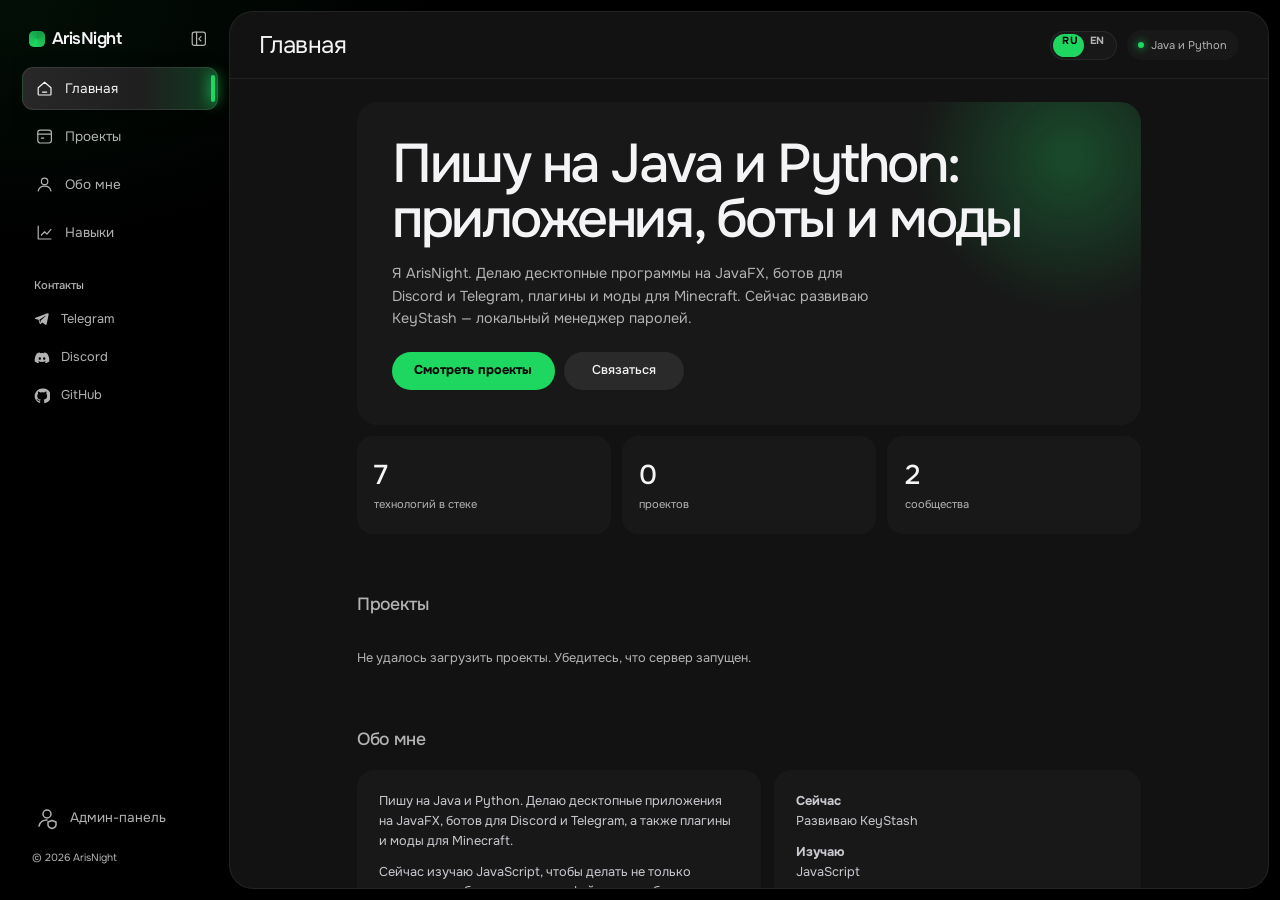
==== index.html @ 3b4a2959 "1" ====
<!DOCTYPE html>
<html lang="ru">
  <head>
    <meta charset="UTF-8">
    <meta name="viewport" content="width=device-width, initial-scale=1, viewport-fit=cover">
    <title>ArisNight</title>
    <link rel="icon" type="image/svg+xml" href="./favicon.svg">
    <link href="https://fonts.googleapis.com/css2?family=Onest:wght@300;400;500;600&display=swap" rel="stylesheet">
    <link rel="stylesheet" href="./css/style.css">
  </head>
  <body>
    <div class="app" id="app">
      <aside class="side">
        <div class="top">
          <div class="logo">
            <i></i>
            <em style="font-style:normal">ArisNight</em>
          </div>
          <button class="toggle" id="toggle" aria-label="Свернуть меню">
            <svg width="22" height="22" viewBox="0 0 24 24" fill="none" stroke="currentColor" stroke-width="1.6" stroke-linecap="round" stroke-linejoin="round">
              <rect x="3" y="3" width="18" height="18" rx="3"/>
              <path d="M9 3v18M15 9l-3 3 3 3"/>
            </svg>
          </button>
        </div>
        <nav class="nav" id="nav">
          <a href="#home" class="on">
            <svg width="24" height="24" viewBox="0 0 24 24" fill="none" stroke="currentColor" stroke-width="1.5" stroke-linecap="round" stroke-linejoin="round">
              <path d="M4 11 12 4l8 7v8a1 1 0 0 1-1 1H5a1 1 0 0 1-1-1z"/>
              <path d="M9.5 16.5h5"/>
            </svg>
            <span>Главная</span>
          </a>
          <a href="#projects">
            <svg width="24" height="24" viewBox="0 0 24 24" fill="none" stroke="currentColor" stroke-width="1.5" stroke-linecap="round" stroke-linejoin="round">
              <rect x="3.5" y="4" width="17" height="16" rx="3"/>
              <path d="M3.5 9h17M8 14h3"/>
            </svg>
            <span>Проекты</span>
          </a>
          <a href="#about">
            <svg width="24" height="24" viewBox="0 0 24 24" fill="none" stroke="currentColor" stroke-width="1.5" stroke-linecap="round" stroke-linejoin="round">
              <circle cx="12" cy="8" r="4"/>
              <path d="M4 20c1-4 4-6 8-6s7 2 8 6"/>
            </svg>
            <span>Обо мне</span>
          </a>
          <a href="#skills">
            <svg width="24" height="24" viewBox="0 0 24 24" fill="none" stroke="currentColor" stroke-width="1.5" stroke-linecap="round" stroke-linejoin="round">
              <path d="M4 4v16h16"/>
              <path d="m8 15 4-4 3 3 5-6"/>
            </svg>
            <span>Навыки</span>
          </a>
        </nav>
        <div class="side-contact" role="group" aria-labelledby="contact-title">
          <h3 id="contact-title">Контакты</h3>
          <div class="side-social">
            <a href="https://t.me/arisnight" target="_blank" rel="noopener" aria-label="Telegram" title="Telegram">
              <svg viewBox="0 0 24 24" aria-hidden="true"><path fill="currentColor" d="M21.8 2.2a1.7 1.7 0 0 0-1.7-.3L2.4 8.7c-1.4.5-1.4 1.3-.2 1.7l4.6 1.4 1.8 5.7c.2.6.1.8.7.8.5 0 .7-.2 1-.5l2.2-2.1 4.6 3.4c.9.5 1.6.2 1.8-.9l3-14.2c.2-.8-.1-1.4-.1-1.8ZM8.1 11.5l9-5.7c.4-.3.8-.1.5.2l-7.5 6.8-.3 3.2-1.7-4.5Z"/></svg>
              <span>Telegram</span>
            </a>
            <a href="https://discord.gg/hxNy9haxj" target="_blank" rel="noopener" aria-label="Discord" title="Discord">
              <svg viewBox="0 0 24 24" aria-hidden="true"><path fill="currentColor" d="M19.7 5.1a18 18 0 0 0-4.4-1.4l-.6 1.2a16.5 16.5 0 0 0-5.4 0l-.6-1.2a18 18 0 0 0-4.4 1.4C1.5 9.2.7 13.2 1.1 17.2a18 18 0 0 0 5.4 2.7l1.2-2a11 11 0 0 1-1.9-.9l.5-.4a12.8 12.8 0 0 0 11.4 0l.5.4a11 11 0 0 1-1.9.9l1.2 2a18 18 0 0 0 5.4-2.7c.5-4.7-.8-8.7-3.2-12.1ZM8.7 14.8c-1 0-1.8-.9-1.8-2s.8-2 1.8-2 1.8.9 1.8 2-.8 2-1.8 2Zm6.6 0c-1 0-1.8-.9-1.8-2s.8-2 1.8-2 1.8.9 1.8 2-.8 2-1.8 2Z"/></svg>
              <span>Discord</span>
            </a>
            <a href="https://github.com/arisnightt" target="_blank" rel="noopener" aria-label="GitHub" title="GitHub">
              <svg viewBox="0 0 24 24" aria-hidden="true"><path fill="currentColor" d="M12 .9a11.1 11.1 0 0 0-3.5 21.6c.6.1.8-.3.8-.6v-2.1c-3.1.7-3.8-1.3-3.8-1.3-.5-1.3-1.3-1.6-1.3-1.6-1-.7.1-.7.1-.7 1.1.1 1.7 1.1 1.7 1.1 1 .1.7 2.2 3.4 1.5.1-.7.4-1.2.7-1.5-2.5-.3-5.2-1.3-5.2-5.7 0-1.3.5-2.3 1.2-3.1-.1-.3-.5-1.5.1-3.1 0 0 1-.3 3.2 1.2a11 11 0 0 1 5.8 0c2.2-1.5 3.2-1.2 3.2-1.2.6 1.6.2 2.8.1 3.1.8.8 1.2 1.8 1.2 3.1 0 4.4-2.7 5.4-5.2 5.7.4.3.8 1 .8 2v3c0 .3.2.7.8.6A11.1 11.1 0 0 0 12 .9Z"/></svg>
              <span>GitHub</span>
            </a>
          </div>
        </div>
      </aside>

      <main class="panel">
        <header class="ph">
          <h2 id="title">Главная</h2>
          <div class="ph-r">
            <button class="lang" id="lang" role="switch" aria-checked="false" aria-label="Язык / Language">
              <span>RU</span>
              <span>EN</span>
              <i></i>
            </button>
            <span class="pill">Java и Python</span>
          </div>
        </header>
        <div class="scroll" id="scroll">
          <section id="home" data-t="Главная">
            <div class="hero">
              <h1>Пишу на Java и Python: приложения, боты и моды</h1>
              <p>Я ArisNight. Делаю десктопные программы на JavaFX, ботов для Discord и Telegram, плагины и моды для Minecraft. Сейчас развиваю KeyStash — локальный менеджер паролей.</p>
              <div class="cta">
                <a class="btn p" href="#projects">Смотреть проекты</a>
                <a class="btn s" href="https://t.me/arisnight" target="_blank" rel="noopener">Связаться</a>
              </div>
            </div>
            <div class="stats">
              <div class="stat">
                <b data-n="7">0</b>
                <span>технологий в стеке</span>
              </div>
              <div class="stat">
                <b>0</b>
                <span>проектов</span>
              </div>
              <div class="stat">
                <b data-n="2">0</b>
                <span>сообщества</span>
              </div>
            </div>
          </section>

          <section id="projects" data-t="Проекты">
            <h3>Проекты</h3>
            <div class="chips" id="project-filters" role="group" aria-label="Фильтр проектов"></div>
            <div class="grid" id="project-grid" aria-live="polite">
              <p class="project-message">Загружаю проекты…</p>
            </div>
          </section>

          <section id="about" data-t="Обо мне">
            <h3>Обо мне</h3>
            <div class="two">
              <div class="box">
                <p>Пишу на Java и Python. Делаю десктопные приложения на JavaFX, ботов для Discord и Telegram, а также плагины и моды для Minecraft.</p>
                <p>Сейчас изучаю JavaScript, чтобы делать не только программы и ботов, но и интерфейсы для веба.</p>
              </div>
              <div class="box">
                <p><b>Сейчас</b><br>Развиваю KeyStash</p>
                <p><b>Изучаю</b><br>JavaScript</p>
                <p><b>Сообщества</b><br>Telegram-канал и Discord-сервер</p>
              </div>
            </div>
          </section>

          <section id="skills" data-t="Навыки">
            <h3>Стек</h3>
            <div class="box">
              <div class="sk">
                <h5 style="font-size:.9375rem;font-weight:500">Java</h5>
                <p class="tags">
                  <span>Java</span>
                  <span>JavaFX</span>
                  <span>Java Discord API</span>
                </p>
              </div>
              <div class="sk">
                <h5 style="font-size:.9375rem;font-weight:500">Python</h5>
                <p class="tags">
                  <span>Python</span>
                  <span>Aiogram 3</span>
                </p>
              </div>
              <div class="sk">
                <h5 style="font-size:.9375rem;font-weight:500">Веб</h5>
                <p class="tags">
                  <span>HTML</span>
                  <span>CSS</span>
                  <span>JavaScript (изучаю)</span>
                </p>
              </div>
              <div class="sk">
                <h5 style="font-size:.9375rem;font-weight:500">Minecraft</h5>
                <p class="tags">
                  <span>Paper</span>
                  <span>Folia</span>
                  <span>Bukkit</span>
                  <span>Purpur</span>
                  <span>Fabric</span>
                  <span>NeoForge</span>
                </p>
              </div>
            </div>
          </section>

        </div>
      </main>
      <footer class="side-footer">
        <button class="admin-trigger nav-admin-trigger" id="admin-open" type="button">
          <svg width="24" height="24" viewBox="0 0 24 24" fill="none" stroke="currentColor" stroke-width="1.5" stroke-linecap="round" stroke-linejoin="round" aria-hidden="true">
            <circle cx="12" cy="8" r="4"/>
            <path d="M4 20c1-4 4-6 8-6"/>
            <path d="M17 14.5 21 16v3c0 1.5-1.6 2.8-4 3.5-2.4-.7-4-2-4-3.5v-3z"/>
          </svg>
          <span>Админ-панель</span>
        </button>
        <div class="foot">© 2026 ArisNight</div>
      </footer>
    </div>

    <script type="module" src="./js/bootstrap.js"></script>
  </body>
</html>
---- css/style.css ----
:root {
  --bg: #000;
  --side: #000;
  --panel: #121212;
  --card: #181818;
  --card2: #282828;
  --line: rgba(255, 255, 255, .07);
  --text: #f4f4f6;
  --mute: #b3b3b3;
  --pink: #1ed760;
  --r: 1.375rem;
  color-scheme: dark;
  box-sizing: border-box;
  padding-top: env(safe-area-inset-top, 0px);
  padding-bottom: env(safe-area-inset-bottom, 0px);
}

html {
  scroll-padding-top: env(safe-area-inset-top, 0px);
}

* {
  box-sizing: border-box;
  margin: 0;
}

html,
body {
  height: 100%;
}

body {
  font-family: 'Onest', system-ui, -apple-system, 'Segoe UI', sans-serif;
  background: var(--bg);
  color: var(--text);
  font-size: 1rem;
  line-height: 1.55;
  overflow: hidden;
  background-image: radial-gradient(56.25rem 31.25rem at 0% 0%, rgba(30, 215, 96, .07), transparent 60%);
}

a {
  color: inherit;
  text-decoration: none;
}

button {
  font: inherit;
  color: inherit;
  background: none;
  border: 0;
  cursor: pointer;
}

:focus-visible {
  outline: 2px solid var(--pink);
  outline-offset: 0.1875rem;
  border-radius: 0.625rem;
}

.app {
  position: relative;
  display: grid;
  grid-template-columns: 17rem 1fr;
  gap: 0;
  height: 100%;
  padding: 0.875rem;
  transition: grid-template-columns .35s ease;
}

.app.collapsed {
  grid-template-columns: 5.25rem 1fr;
}

/* sidebar */
.side {
  display: flex;
  flex-direction: column;
  padding: 1.125rem 0.875rem;
  min-width: 0;
  overflow: hidden;
}

.top {
  display: flex;
  align-items: center;
  justify-content: space-between;
  padding: 0.25rem 0.5rem 1.375rem;
  height: 3.25rem;
}

.logo {
  font-weight: 600;
  font-size: 1.3125rem;
  letter-spacing: -.03em;
  display: flex;
  align-items: center;
  gap: 0.5625rem;
  white-space: nowrap;
}

.logo i {
  width: 1.25rem;
  height: 1.25rem;
  border-radius: 0.375rem;
  background: conic-gradient(from 200deg, #1ed760, #169c46, #1ed760);
  display: block;
  flex: none;
}

.toggle {
  width: 2.125rem;
  height: 2.125rem;
  border-radius: 0.5625rem;
  display: grid;
  place-items: center;
  color: var(--mute);
  flex: none;
}

.toggle:hover {
  color: var(--text);
  background: var(--card);
}

.toggle svg {
  transition: transform .35s;
}

.collapsed .toggle svg {
  transform: rotate(180deg);
}

.nav {
  display: flex;
  flex-direction: column;
  gap: 0.375rem;
}

.nav a {
  position: relative;
  display: flex;
  align-items: center;
  gap: 0.875rem;
  padding: 0 0.875rem;
  height: 3.375rem;
  border-radius: 0.875rem;
  color: var(--mute);
  font-size: 1.0625rem;
  white-space: nowrap;
  border: 1px solid transparent;
  transition: color .2s, background .2s;
}

.nav a svg {
  flex: none;
}

.nav-admin-trigger {
  display: flex;
  align-items: center;
  gap: 0.875rem;
  width: 100%;
  height: 3.375rem;
  padding: 0 0.875rem;
  border: 1px solid transparent;
  border-radius: 0.875rem;
  color: var(--mute);
  font-size: 1.0625rem;
  white-space: nowrap;
  transition: color .2s, background .2s;
  justify-content: flex-start;
  text-align: left;
  margin-top: auto;
}

.nav-admin-trigger svg {
  flex: none;
}

.nav a:hover {
  color: var(--text);
}

.nav a.on {
  color: var(--text);
  background: linear-gradient(90deg, #282828 0%, #1f1f1f 60%, #103a20 100%);
  border-color: rgba(255, 255, 255, .09);
  box-shadow: 0 0.5rem 1.5rem rgba(0, 0, 0, .35);
}

.nav a.on::after {
  content: "";
  position: absolute;
  right: 2px;
  top: 0.5625rem;
  bottom: 0.5625rem;
  width: 0.3125rem;
  border-radius: 0.25rem;
  background: var(--pink);
  box-shadow: 0 0 1rem 0.1875rem rgba(30, 215, 96, .65);
}

.collapsed .nav span,
.collapsed .logo em {
  display: none;
}

.collapsed .logo {
  display: none;
}

.collapsed .top {
  justify-content: center;
}

.collapsed .nav a {
  justify-content: center;
  padding: 0;
}

.collapsed .nav-admin-trigger {
  justify-content: center;
  padding: 0;
}

.collapsed .nav-admin-trigger span {
  display: none;
}

.collapsed .nav a.on::after {
  right: 0;
}

.foot {
  padding: 0.875rem 0.75rem;
  color: var(--mute);
  font-size: 0.8125rem;
  white-space: nowrap;
}

.side-footer {
  position: absolute;
  left: 1.75rem;
  bottom: 1.75rem;
  width: calc(17rem - 1.75rem);
  display: flex;
  flex-direction: column;
}

.side-footer .nav-admin-trigger {
  margin-top: 0;
}

.collapsed .foot {
  display: none;
}

.collapsed .side-footer {
  left: 1.75rem;
  width: calc(5.25rem - 1.75rem);
}

/* panel */
.panel {
  background: var(--panel);
  border: 1px solid var(--line);
  border-radius: 1.875rem;
  display: flex;
  flex-direction: column;
  min-width: 0;
  overflow: hidden;
}

.ph {
  display: flex;
  align-items: center;
  justify-content: space-between;
  padding: 0 2.25rem;
  height: 5.25rem;
  border-bottom: 1px solid var(--line);
  flex: none;
}

.ph h2 {
  font-weight: 400;
  font-size: 1.875rem;
  letter-spacing: -.02em;
}

.pill {
  display: inline-flex;
  align-items: center;
  gap: 0.5rem;
  font-size: 0.875rem;
  color: var(--mute);
  padding: 0.5rem 0.875rem;
  border-radius: 6.1875rem;
  background: var(--card);
}

.pill::before {
  content: "";
  width: 0.5rem;
  height: 0.5rem;
  border-radius: 50%;
  background: #1ed760;
  box-shadow: 0 0 0.625rem #1ed760;
}

.scroll {
  overflow-y: auto;
  flex: 1;
  scroll-behavior: smooth;
  padding: 1.75rem 2.25rem 3.75rem;
}

.scroll::-webkit-scrollbar {
  width: 0.5rem;
}

.scroll::-webkit-scrollbar-thumb {
  background: #2a2a2a;
  border-radius: 0.5rem;
}

section {
  max-width: 61.25rem;
  margin: 0 auto 4.5rem;
}

section > h3 {
  font-size: 1.375rem;
  font-weight: 500;
  color: var(--mute);
  margin-bottom: 1.25rem;
  letter-spacing: -.01em;
}

/* hero */
.hero {
  background: var(--card);
  border-radius: 1.625rem;
  padding: 2.75rem;
  position: relative;
  overflow: hidden;
  min-height: 21.25rem;
  display: flex;
  flex-direction: column;
  justify-content: flex-end;
}

.hero::before {
  content: "";
  position: absolute;
  right: -7.5rem;
  top: -8.75rem;
  width: 26.25rem;
  height: 26.25rem;
  border-radius: 50%;
  background: radial-gradient(circle, rgba(30, 215, 96, .28), transparent 65%);
  filter: blur(0.625rem);
  animation: drift 9s ease-in-out infinite alternate;
}

@keyframes drift {
  to {
    transform: translate(-3.75rem, 3.125rem) scale(1.15);
  }
}

.hero h1 {
  font-size: clamp(2.375rem, 6vw, 4.25rem);
  font-weight: 500;
  letter-spacing: -.045em;
  line-height: 1.02;
  max-width: 12em;
  position: relative;
}

.hero p {
  color: var(--mute);
  font-size: 1.125rem;
  max-width: 34em;
  margin-top: 1.125rem;
  position: relative;
}

.cta {
  display: flex;
  gap: 0.75rem;
  margin-top: 1.75rem;
  flex-wrap: wrap;
  position: relative;
}

.btn {
  height: 3rem;
  padding: 0 1.75rem;
  border-radius: 6.1875rem;
  display: inline-flex;
  align-items: center;
  font-weight: 500;
  transition: transform .2s, box-shadow .2s;
}

.btn.p {
  background: #1ed760;
  color: #000;
  font-weight: 700;
}

.btn.p:hover {
  background: #3be477;
  transform: scale(1.04);
}

.btn.s {
  background: #2a2a2a;
}

.btn.s:hover {
  background: #3a3a3a;
}

.btn:active {
  transform: scale(.97);
}

.stats {
  display: grid;
  grid-template-columns: repeat(3, 1fr);
  gap: 0.875rem;
  margin-top: 0.875rem;
}

.stat {
  background: var(--card);
  border-radius: 1.25rem;
  padding: 1.375rem;
}

.stat b {
  display: block;
  font-size: 2.125rem;
  font-weight: 500;
  letter-spacing: -.03em;
}

.stat span {
  color: var(--mute);
  font-size: 0.875rem;
}

/* projects */
.chips {
  display: flex;
  gap: 0.5rem;
  margin-bottom: 1.125rem;
  flex-wrap: wrap;
}

.chip {
  padding: 0.5rem 1rem;
  border-radius: 6.1875rem;
  background: var(--card);
  color: var(--mute);
  font-size: 0.875rem;
  border: 1px solid transparent;
  transition: color .2s, background .2s, border-color .2s, transform .2s;
  cursor: pointer;
}

.chip:hover {
  color: var(--text);
  background: var(--card2);
  transform: translateY(-1px);
}

.chip.on {
  color: var(--text);
  background: rgba(30, 215, 96, .1);
  border-color: rgba(30, 215, 96, .55);
  box-shadow: 0 0 1.125rem rgba(30, 215, 96, .18);
}

.grid {
  display: grid;
  grid-template-columns: repeat(3, minmax(0, 1fr));
  gap: 1rem;
}

.proj {
  background: var(--card);
  border-radius: 1.375rem;
  padding: 0.75rem;
  border: 1px solid transparent;
  transition: transform .25s, background .25s, border-color .25s, box-shadow .25s;
  display: block;
}

.proj:hover {
  transform: translateY(-0.25rem);
  background: var(--card2);
  border-color: rgba(255, 255, 255, .1);
  box-shadow: 0 1rem 2rem rgba(0, 0, 0, .2);
}

.proj:focus-visible {
  outline: 2px solid var(--pink);
  outline-offset: 3px;
}

.proj:hover .shot::after,
.proj:focus-visible .shot::after {
  opacity: .8;
  transform: scale(1.15);
}

.proj[hidden] {
  display: none;
}

.proj {
  cursor: pointer;
}

html.lock,
html.lock body,
html.lock .scroll {
  overflow: hidden;
  overscroll-behavior: none;
}

.shot {
  height: 11.25rem;
  border-radius: 0.875rem;
  position: relative;
  overflow: hidden;
  background: #17171a;
  border: 1px solid var(--line);
}

.shot i {
  position: absolute;
  left: 1rem;
  right: 1rem;
  height: 0.625rem;
  border-radius: 0.375rem;
  background: rgba(255, 255, 255, .09);
}

.shot i:nth-child(1) {
  top: 1.125rem;
  width: 30%;
}

.shot i:nth-child(2) {
  top: 2.625rem;
  width: 55%;
  height: 1.75rem;
  border-radius: 0.625rem;
  background: rgba(255, 255, 255, .12);
}

.shot i:nth-child(3) {
  bottom: 1.125rem;
  width: 40%;
  background: var(--c);
}

.shot::after {
  content: "";
  position: absolute;
  right: -1.875rem;
  bottom: -2.5rem;
  width: 8.75rem;
  height: 8.75rem;
  border-radius: 50%;
  background: var(--c);
  filter: blur(2.125rem);
  opacity: .55;
  transition: opacity .25s, transform .35s;
}

.pm {
  padding: 1rem 0.5rem 0.5rem;
}

.pm h4 {
  font-size: 1.1875rem;
  font-weight: 500;
  letter-spacing: -.01em;
}

.pm p {
  color: var(--mute);
  font-size: 0.9375rem;
  margin-top: 0.25rem;
}

.tags {
  display: flex;
  gap: 0.375rem;
  margin-top: 0.75rem;
  flex-wrap: wrap;
}

.tags span {
  font-size: 0.7812rem;
  padding: 0.1875rem 0.625rem;
  border-radius: 6.1875rem;
  background: #2a2a2a;
  color: #b9b9c1;
}

/* about + skills */
.two {
  display: grid;
  grid-template-columns: 1.1fr 1fr;
  gap: 1rem;
}

.box {
  background: var(--card);
  border-radius: 1.375rem;
  padding: 1.75rem;
}

.box p {
  color: #c9c9d0;
  margin-bottom: 0.875rem;
}

.box p:last-child {
  margin: 0;
}

.sk {
  margin-bottom: 1rem;
}

.sk:last-child {
  margin: 0;
}

.sk div {
  display: flex;
  justify-content: space-between;
  font-size: 0.9375rem;
  margin-bottom: 0.5rem;
}

.sk div span {
  color: var(--mute);
}

.bar {
  height: 0.375rem;
  border-radius: 0.375rem;
  background: #333;
  overflow: hidden;
}

.bar u {
  display: block;
  height: 100%;
  width: 0;
  border-radius: 0.375rem;
  background: linear-gradient(90deg, #169c46, #1ed760);
  transition: width 1.2s cubic-bezier(.2, .7, .2, 1);
}

/* sidebar contacts */
.side-contact {
  margin-top: 1.75rem;
}

.side-contact h3 {
  margin: 0 0 0.625rem 0.875rem;
  color: var(--mute);
  font-size: 0.875rem;
  font-weight: 500;
}

.side-social {
  display: flex;
  flex-direction: column;
  gap: 0.25rem;
}

.side-social a {
  display: flex;
  align-items: center;
  gap: 0.875rem;
  min-height: 2.75rem;
  padding: 0 0.875rem;
  border-radius: 0.75rem;
  color: var(--mute);
  transition: color .2s, background .2s;
}

.side-social a:hover {
  color: var(--text);
  background: var(--card);
}

.side-social svg {
  width: 1.25rem;
  height: 1.25rem;
  flex: none;
}

.collapsed .side-contact h3,
.collapsed .side-social span {
  display: none;
}

.collapsed .side-contact {
  margin-top: 1.25rem;
}

.collapsed .side-social a {
  justify-content: center;
  padding: 0;
}

.collapsed .side-social {
  gap: 0.375rem;
}

.toast {
  position: fixed;
  left: 50%;
  bottom: calc(1.5rem + env(safe-area-inset-bottom, 0px));
  transform: translate(-50%, 1.875rem);
  background: var(--text);
  color: #111;
  padding: 0.75rem 1.25rem;
  border-radius: 0.875rem;
  opacity: 0;
  pointer-events: none;
  transition: .3s;
  z-index: 9;
  font-weight: 500;
}

.toast.show {
  opacity: 1;
  transform: translate(-50%, 0);
}

@media (max-width: 820px) {
  body {
    overflow: auto;
  }

  .app,
  .app.collapsed {
    display: flex;
    flex-direction: column;
    height: auto;
    min-height: 100%;
    padding: 0.625rem;
    gap: 0.625rem;
  }

  .side {
    padding: 0.5rem;
    position: sticky;
    top: 0;
    z-index: 5;
    background: var(--bg);
    border-radius: 1.25rem;
  }

  .top,
  .toggle {
    display: none;
  }

  .side-footer {
    position: static;
    width: auto;
    flex-direction: row;
    flex-wrap: wrap;
    align-items: center;
    justify-content: space-between;
    gap: 0.5rem;
    padding: 0.5rem;
    background: var(--panel);
    border: 1px solid var(--line);
    border-radius: 1.25rem;
  }

  .side-footer .foot {
    display: block;
    padding: 0 0.5rem;
    order: 2;
  }

  .side-footer .nav-admin-trigger {
    margin-top: 0;
    order: 1;
  }

  .collapsed .side-footer {
    width: auto;
  }

  .collapsed .side-footer .nav-admin-trigger span {
    display: inline;
  }

  .collapsed .side-footer .foot {
    display: block;
  }

  .nav {
    flex-direction: row;
    overflow-x: auto;
    gap: 0.25rem;
  }

  .side-contact {
    flex-basis: 100%;
    margin-top: 0;
    order: 3;
  }

  .side-contact h3 {
    display: none;
  }

  .side-social {
    flex-direction: row;
    justify-content: center;
    gap: 0.25rem;
  }

  .side-social a {
    justify-content: center;
    width: 2.875rem;
    min-height: 2.875rem;
    padding: 0;
  }

  .side-social svg {
    width: 1.5rem;
    height: 1.5rem;
  }

  .side-social span {
    display: none;
  }

  .nav a {
    height: 2.875rem;
    padding: 0 0.875rem;
    flex: none;
    font-size: 0.9375rem;
    gap: 0.5rem;
  }

  .nav-admin-trigger {
    width: auto;
    height: 2.875rem;
    padding: 0 0.875rem;
    flex: none;
    font-size: 0.9375rem;
    gap: 0.5rem;
  }

  .collapsed .nav span {
    display: inline;
  }

  .collapsed .nav a {
    justify-content: flex-start;
    padding: 0 0.875rem;
  }

  .panel {
    border-radius: 1.5rem;
    overflow: visible;
  }

  .scroll {
    overflow: visible;
    padding: 1.25rem 1rem 2.5rem;
  }

  section {
    scroll-margin-top: 5.5rem;
  }

  .ph {
    padding: 0 1.25rem;
    height: 4.375rem;
  }

  .ph h2 {
    font-size: 1.5rem;
  }

  .hero {
    padding: 1.75rem;
  }

  .grid,
  .admin-projects,
  .two,
  .stats {
    grid-template-columns: 1fr;
  }
}

dialog {
  border: 0;
  padding: 0;
  margin: auto;
  background: var(--card);
  color: var(--text);
  border-radius: 1.5rem;
  width: min(32.5rem, calc(100% - 2rem));
  box-shadow: 0 1.875rem 5rem rgba(0, 0, 0, .6);
  overflow: hidden;
}

dialog::backdrop {
  background: rgba(0, 0, 0, .7);
  backdrop-filter: blur(0.375rem);
}

dialog[open] {
  animation: pop .25s ease;
}

@keyframes pop {
  from {
    opacity: 0;
    transform: translateY(0.875rem) scale(.97);
  }
}

.dlg-top {
  padding: 0.75rem 0.75rem 0;
  position: relative;
}

.dlg-top .shot {
  height: 10.625rem;
}

.dlg-x {
  position: absolute;
  top: 1.375rem;
  right: 1.375rem;
  width: 2.25rem;
  height: 2.25rem;
  border-radius: 50%;
  background: rgba(0, 0, 0, .6);
  display: grid;
  place-items: center;
  font-size: 1.25rem;
  line-height: 1;
  z-index: 2;
}

.dlg-x:hover {
  background: #000;
}

.dlg-body {
  padding: 1.375rem 1.75rem 0;
}

.dlg-body h3 {
  font-size: 1.75rem;
  font-weight: 700;
  letter-spacing: -.02em;
  margin: 0 0 0.625rem;
}

.dlg-body p {
  color: var(--mute);
  line-height: 1.6;
}

.dlg-body .tags {
  margin-top: 1rem;
}

.dlg-foot {
  margin-top: 1.5rem;
  padding: 1.125rem 1.75rem 1.75rem;
  border-top: 1px solid var(--line);
  display: flex;
  align-items: center;
  justify-content: space-between;
  gap: 0.75rem;
  flex-wrap: wrap;
}

.dlg-foot small {
  color: var(--mute);
  font-size: 0.8125rem;
  overflow: hidden;
  text-overflow: ellipsis;
  white-space: nowrap;
  max-width: 100%;
}

@media (prefers-reduced-motion: reduce) {
  * {
    animation: none !important;
    transition: none !important;
  }

  .scroll {
    scroll-behavior: auto;
  }
}

/* language switch */
.ph-r {
  display: flex;
  align-items: center;
  gap: 0.75rem;
}

.nav-admin-trigger:hover {
  color: var(--text);
  background: var(--card);
}

.nav-admin-trigger:focus-visible {
  outline-offset: -2px;
}

.lang {
  position: relative;
  display: grid;
  grid-template-columns: 1fr 1fr;
  width: 5.25rem;
  height: 2.25rem;
  border-radius: 6.1875rem;
  background: var(--card);
  border: 1px solid var(--line);
  font-size: 0.8125rem;
  font-weight: 700;
  letter-spacing: .04em;
}

.lang span {
  position: relative;
  z-index: 1;
  display: grid;
  place-items: center;
  color: var(--mute);
  transition: color .25s;
}

.lang i {
  position: absolute;
  top: 0.1875rem;
  left: 0.1875rem;
  width: calc(50% - 0.1875rem);
  height: 1.75rem;
  border-radius: 6.1875rem;
  background: var(--pink);
  transition: transform .3s cubic-bezier(.3, .8, .3, 1);
}

.lang[aria-checked="false"] span:nth-child(1),
.lang[aria-checked="true"] span:nth-child(2) {
  color: #000;
}

.lang[aria-checked="true"] i {
  transform: translateX(100%);
}

@media (max-width: 520px) {
  .ph .pill {
    display: none;
  }
}

/* оба языка занимают одно место — размеры не меняются при переключении */
t-i {
  display: inline-grid;
  vertical-align: top;
}

t-r,
t-e {
  display: block;
  grid-area: 1 / 1;
}

html[lang="en"] t-r,
html[lang="ru"] t-e {
  visibility: hidden;
}

.btn,
.pill {
  text-align: center;
}

/* масштаб интерфейса на ПК: меняйте одно число (80% = компактнее, 100% = как раньше) */
@media (min-width: 821px) {
  html {
    font-size: 80%;
  }
}

.nav a svg {
  width: 1.5rem;
  height: 1.5rem;
}

.toggle svg {
  width: 1.375rem;
  height: 1.375rem;
}

/* теги всегда прижаты к низу карточки проекта */
.proj {
  display: flex;
  flex-direction: column;
}

.proj .pm {
  flex: 1;
  display: flex;
  flex-direction: column;
}

.proj .pm .tags {
  margin-top: auto;
  padding-top: .75rem;
}

.project-message {
  grid-column: 1 / -1;
  color: var(--mute);
}

.admin-dialog {
  width: min(48rem, calc(100% - 2rem));
  max-height: min(90vh, 60rem);
  overflow-y: auto;
}

.admin-header {
  position: sticky;
  top: 0;
  z-index: 3;
  display: flex;
  align-items: center;
  justify-content: space-between;
  padding: 1.25rem 1.75rem;
  background: var(--card);
  border-bottom: 1px solid var(--line);
}

.admin-header h2 {
  font-size: 1.5rem;
  font-weight: 500;
}

.admin-header .dlg-x {
  position: static;
  flex: none;
}

.admin-content {
  padding: 1.5rem 1.75rem 1.75rem;
}

.admin-form {
  display: grid;
  gap: 0.625rem;
}

.admin-form[hidden],
#admin-dashboard[hidden] {
  display: none;
}

.admin-form h3,
.admin-toolbar h3 {
  margin-bottom: 0.5rem;
  font-size: 1.25rem;
  font-weight: 500;
}

.admin-form label {
  color: var(--mute);
}

.admin-form input,
.admin-form textarea {
  width: 100%;
  min-height: 2.75rem;
  padding: 0.625rem 0.75rem;
  border: 1px solid var(--line);
  border-radius: 0.625rem;
  background: var(--panel);
  color: var(--text);
  font: inherit;
}

.admin-form textarea {
  resize: vertical;
}

.color-field {
  display: grid;
  grid-template-columns: 2.75rem minmax(0, 1fr);
  grid-auto-rows: 2.75rem;
  gap: 0.625rem;
}

.color-field input {
  height: 2.75rem;
  min-height: 0;
}

.color-field input[aria-invalid="true"] {
  border-color: #ff6b6b;
}

.color-swatch {
  width: 100%;
  height: 2.75rem;
  min-width: 0;
  min-height: 0;
  padding: 0;
  border: 1px solid var(--line);
  border-radius: 0.625rem;
  background: var(--swatch-color, #1ed760);
  cursor: pointer;
}

.color-swatch[aria-invalid="true"] {
  border-color: #ff6b6b;
}

.sr-only {
  position: absolute;
  width: 1px;
  height: 1px;
  padding: 0;
  margin: -1px;
  overflow: hidden;
  clip: rect(0, 0, 0, 0);
  white-space: nowrap;
  border: 0;
}

.color-dialog {
  width: min(28rem, calc(100% - 2rem));
  max-height: calc(100dvh - 2rem);
  overflow-y: auto;
}

.color-picker-content {
  display: grid;
  gap: 1rem;
  padding: 1.25rem 1.5rem 1.5rem;
}

.color-picker-board {
  display: grid;
  grid-template-columns: minmax(0, 1fr) 1.25rem;
  align-items: stretch;
  gap: 0.625rem;
}

.color-plane {
  position: relative;
  width: 100%;
  aspect-ratio: 1;
  overflow: hidden;
  border-radius: 0.625rem;
  background: linear-gradient(to top, #000, transparent), linear-gradient(to right, #fff, transparent), var(--picker-hue, #1ed760);
  cursor: crosshair;
  touch-action: none;
}

.color-plane-cursor {
  position: absolute;
  width: 1rem;
  height: 1rem;
  border: 2px solid #fff;
  border-radius: 50%;
  box-shadow: 0 1px 4px #000;
  transform: translate(-50%, -50%);
  pointer-events: none;
}

.color-hue {
  width: 1.25rem;
  height: 100%;
  min-height: 0;
  margin: 0;
  appearance: none;
  background: transparent;
  cursor: pointer;
  writing-mode: vertical-lr;
}

.color-hue::-webkit-slider-runnable-track {
  width: 0.5rem;
  border-radius: 999px;
  background: linear-gradient(to bottom, #f00, #ff0, #0f0, #0ff, #00f, #f0f, #f00);
}

.color-hue::-moz-range-track {
  width: 0.5rem;
  border-radius: 999px;
  background: linear-gradient(to bottom, #f00, #ff0, #0f0, #0ff, #00f, #f0f, #f00);
}

.color-hue::-webkit-slider-thumb {
  width: 1.25rem;
  height: 0.75rem;
  margin-left: -0.375rem;
  appearance: none;
  border: 2px solid #fff;
  border-radius: 0.25rem;
  background: #fff;
  box-shadow: 0 1px 4px #000;
}

.color-hue::-moz-range-thumb {
  width: 0.75rem;
  height: 1.25rem;
  border: 2px solid #fff;
  border-radius: 0.25rem;
  background: #fff;
  box-shadow: 0 1px 4px #000;
}

.color-picker-fields {
  display: grid;
  grid-template-columns: 2.75rem auto minmax(0, 1fr);
  align-items: center;
  gap: 0.75rem;
}

.color-preview {
  width: 2.75rem;
  height: 2.75rem;
  border: 1px solid var(--line);
  border-radius: 0.5rem;
}

.color-picker-fields label {
  color: var(--mute);
  font-size: 0.875rem;
}

.color-picker-fields input {
  width: 100%;
  min-width: 0;
  min-height: 2.75rem;
  padding: 0.625rem 0.75rem;
  border: 1px solid var(--line);
  border-radius: 0.625rem;
  background: var(--panel);
  color: var(--text);
  font: inherit;
  text-transform: uppercase;
}

.color-picker-actions {
  display: flex;
  justify-content: flex-end;
  gap: 0.5rem;
}

.admin-form .btn {
  justify-content: center;
  margin-top: 0.5rem;
  cursor: pointer;
}

.admin-toolbar {
  display: flex;
  align-items: center;
  justify-content: space-between;
  gap: 0.75rem;
  flex-wrap: wrap;
  margin-bottom: 1rem;
}

.admin-toolbar > div,
.admin-form-actions,
.admin-project-actions {
  display: flex;
  gap: 0.5rem;
  flex-wrap: wrap;
}

.admin-projects {
  display: grid;
  grid-template-columns: repeat(2, minmax(0, 1fr));
  gap: 0.75rem;
  margin-bottom: 1.25rem;
}

.admin-project {
  background: #202020;
  border: 1px solid rgba(255, 255, 255, .12);
  box-shadow: 0 0.5rem 1.25rem rgba(0, 0, 0, .2);
  cursor: default;
}

.admin-project .shot {
  height: 8rem;
}

.admin-message {
  color: var(--mute);
  overflow-wrap: anywhere;
}

.admin-project-actions {
  margin-top: 0.25rem;
}

.admin-project-actions .btn {
  height: 2.5rem;
  padding: 0 1rem;
  cursor: pointer;
}

.admin-project-actions [data-action="delete"]:hover {
  background: #d63838;
  color: #fff;
}

.admin-message {
  min-height: 1.5em;
  margin-bottom: 0.75rem;
}

@media (max-width: 520px) {
  .admin-dialog {
    width: calc(100% - 1rem);
    max-height: calc(100dvh - 1rem);
    border-radius: 1.125rem;
  }

  .admin-header {
    padding: 1rem 1.125rem;
  }

  .admin-header h2 {
    font-size: 1.25rem;
  }

  .admin-content {
    padding: 1.125rem;
  }

  .admin-toolbar {
    align-items: stretch;
    gap: 0.625rem;
  }

  .admin-toolbar > div {
    display: grid;
    grid-template-columns: minmax(0, 1fr) auto;
  }

  .admin-toolbar .btn {
    min-height: 2.75rem;
    height: auto;
    justify-content: center;
    padding: 0 1rem;
  }

  .admin-projects {
    grid-template-columns: minmax(0, 1fr);
    gap: 0.625rem;
  }

  .admin-project {
    display: grid;
    grid-template-columns: 6rem minmax(0, 1fr);
    align-items: center;
    gap: 0.75rem;
    padding: 0.625rem;
    border-radius: 0.875rem;
  }

  .admin-project .shot {
    grid-column: 1;
    grid-row: 1;
    width: 6rem;
    height: 6rem;
    border-radius: 0.625rem;
  }

  .admin-project .pm {
    min-width: 0;
  }

  .admin-project .pm h4 {
    margin-bottom: 0.5rem;
    overflow-wrap: anywhere;
  }

  .admin-project-actions {
    flex-wrap: nowrap;
    gap: 0.375rem;
  }

  .admin-project-actions .btn {
    min-width: 0;
    flex: 1;
    justify-content: center;
    padding: 0 0.5rem;
    font-size: 0.875rem;
  }
}

@media (max-width: 360px) {
  .admin-project {
    grid-template-columns: 3.5rem minmax(0, 1fr);
  }

  .admin-project .shot {
    width: 3.5rem;
    height: 3.5rem;
  }

  .admin-project-actions .btn {
    padding: 0 0.25rem;
    font-size: 0.75rem;
  }
}

.confirm-dialog {
  width: min(28rem, calc(100% - 2rem));
}

.confirm-content {
  padding: 1.5rem;
}

.confirm-content h2 {
  margin-bottom: 0.5rem;
  font-size: 1.25rem;
  font-weight: 600;
}

.confirm-content p {
  color: var(--mute);
  line-height: 1.5;
}

.confirm-actions {
  display: flex;
  justify-content: flex-end;
  gap: 0.625rem;
  margin-top: 1.5rem;
}

.confirm-actions .btn {
  min-height: 2.5rem;
  padding: 0 1rem;
  cursor: pointer;
}

.confirm-actions .danger {
  background: #d63838;
  color: #fff;
}

.confirm-actions .danger:hover {
  background: #b92727;
}
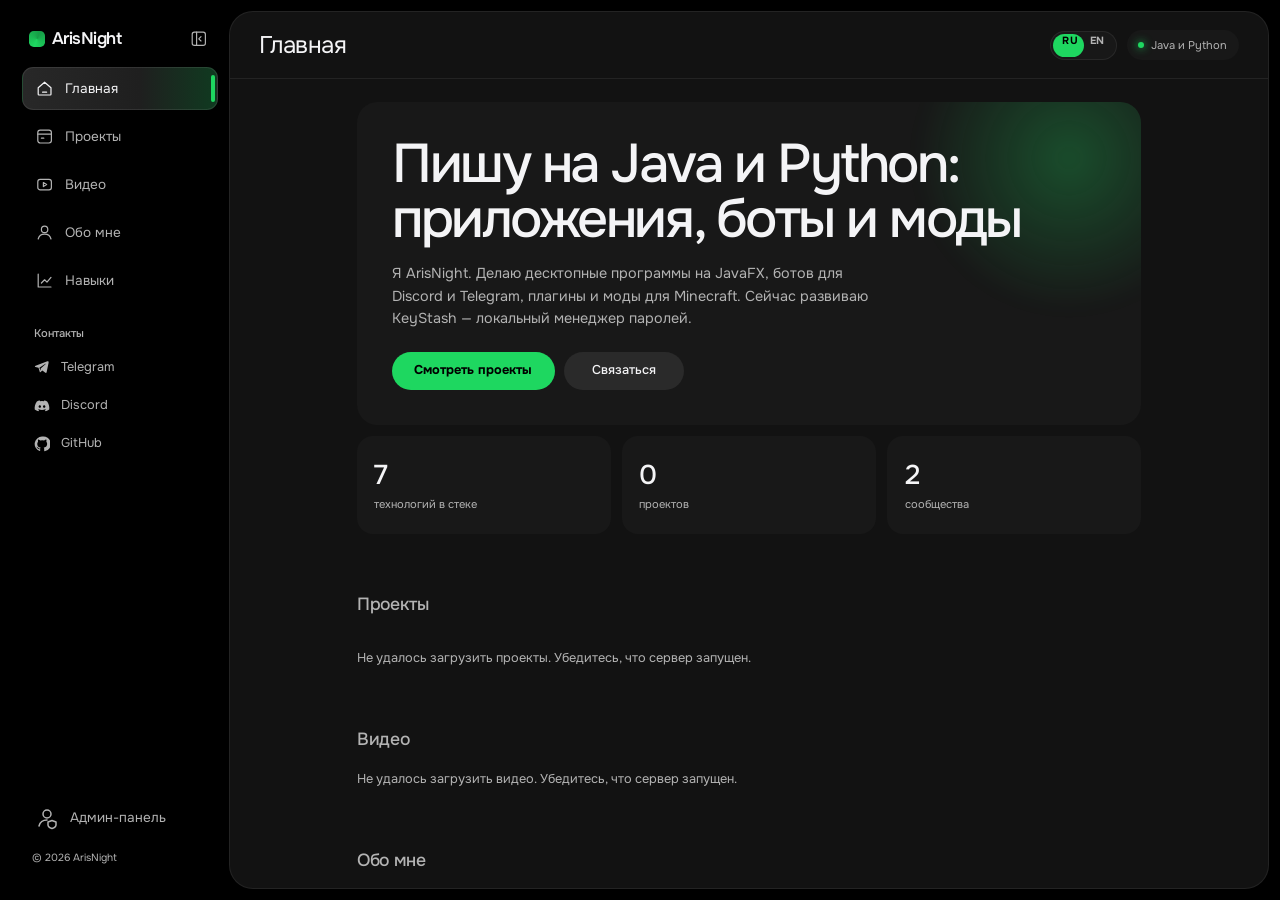
==== commit 1a7cfccc: "new" ====
--- a/index.html
+++ b/index.html
@@ -4,7 +4,6 @@
     <meta charset="UTF-8">
     <meta name="viewport" content="width=device-width, initial-scale=1, viewport-fit=cover">
     <title>ArisNight</title>
-    <link rel="icon" type="image/svg+xml" href="./favicon.svg">
     <link href="https://fonts.googleapis.com/css2?family=Onest:wght@300;400;500;600&display=swap" rel="stylesheet">
     <link rel="stylesheet" href="./css/style.css">
   </head>
@@ -37,6 +36,13 @@
               <path d="M3.5 9h17M8 14h3"/>
             </svg>
             <span>Проекты</span>
+          </a>
+          <a href="#videos">
+            <svg width="24" height="24" viewBox="0 0 24 24" fill="none" stroke="currentColor" stroke-width="1.5" stroke-linecap="round" stroke-linejoin="round">
+              <rect x="3.5" y="5.5" width="17" height="13" rx="3"/>
+              <path d="m10.5 9.5 4 2.5-4 2.5z"/>
+            </svg>
+            <span>Видео</span>
           </a>
           <a href="#about">
             <svg width="24" height="24" viewBox="0 0 24 24" fill="none" stroke="currentColor" stroke-width="1.5" stroke-linecap="round" stroke-linejoin="round">
@@ -118,6 +124,13 @@
             </div>
           </section>
 
+          <section id="videos" data-t="Видео">
+            <h3>Видео</h3>
+            <div class="videos" id="video-grid" aria-live="polite">
+              <p class="project-message">Загружаю видео…</p>
+            </div>
+          </section>
+
           <section id="about" data-t="Обо мне">
             <h3>Обо мне</h3>
             <div class="two">
@@ -188,6 +201,6 @@
       </footer>
     </div>
 
-    <script type="module" src="./js/bootstrap.js"></script>
+    <script type="module" src="./js/bootstrap.js?v=2fa"></script>
   </body>
 </html>
--- a/css/style.css
+++ b/css/style.css
@@ -36,7 +36,6 @@
   font-size: 1rem;
   line-height: 1.55;
   overflow: hidden;
-  background-image: radial-gradient(56.25rem 31.25rem at 0% 0%, rgba(30, 215, 96, .07), transparent 60%);
 }
 
 a {
@@ -77,6 +76,7 @@
   display: flex;
   flex-direction: column;
   padding: 1.125rem 0.875rem;
+  background: var(--side);
   min-width: 0;
   overflow: hidden;
 }
@@ -198,7 +198,6 @@
   width: 0.3125rem;
   border-radius: 0.25rem;
   background: var(--pink);
-  box-shadow: 0 0 1rem 0.1875rem rgba(30, 215, 96, .65);
 }
 
 .collapsed .nav span,
@@ -400,6 +399,8 @@
   border-radius: 6.1875rem;
   display: inline-flex;
   align-items: center;
+  justify-content: center;
+  gap: 0.5rem;
   font-weight: 500;
   transition: transform .2s, box-shadow .2s;
 }
@@ -488,6 +489,12 @@
   display: grid;
   grid-template-columns: repeat(3, minmax(0, 1fr));
   gap: 1rem;
+}
+
+@media (min-width: 821px) and (max-width: 1100px) {
+  .grid {
+    grid-template-columns: repeat(2, minmax(0, 1fr));
+  }
 }
 
 .proj {
@@ -1148,6 +1155,118 @@
   color: var(--mute);
 }
 
+/* videos — в стиле карточек проектов (.proj) */
+.videos {
+  display: grid;
+  grid-template-columns: repeat(3, minmax(0, 1fr));
+  gap: 1rem;
+}
+
+.video {
+  display: flex;
+  flex-direction: column;
+  background: var(--card);
+  border-radius: 1.375rem;
+  padding: 0.75rem;
+  border: 1px solid transparent;
+  transition: transform .25s, background .25s, border-color .25s, box-shadow .25s;
+}
+
+.video:hover {
+  transform: translateY(-0.25rem);
+  background: var(--card2);
+  border-color: rgba(255, 255, 255, .1);
+  box-shadow: 0 1rem 2rem rgba(0, 0, 0, .2);
+}
+
+.video:focus-visible {
+  outline: 2px solid var(--pink);
+  outline-offset: 3px;
+}
+
+.vthumb {
+  position: relative;
+  aspect-ratio: 16 / 9;
+  border-radius: 0.875rem;
+  overflow: hidden;
+  background: #17171a;
+  border: 1px solid var(--line);
+}
+
+.vthumb img {
+  width: 100%;
+  height: 100%;
+  object-fit: cover;
+  display: block;
+}
+
+.vplay {
+  position: absolute;
+  left: 50%;
+  top: 50%;
+  width: 3rem;
+  height: 3rem;
+  transform: translate(-50%, -50%) scale(.85);
+  background: rgba(0, 0, 0, .62);
+  border-radius: 50%;
+  opacity: 0;
+  transition: opacity .2s, transform .2s;
+  pointer-events: none;
+}
+
+.vplay::after {
+  content: "";
+  position: absolute;
+  left: 50%;
+  top: 50%;
+  transform: translate(-38%, -50%);
+  border-style: solid;
+  border-width: 0.5rem 0 0.5rem 0.8rem;
+  border-color: transparent transparent transparent #fff;
+}
+
+.video:hover .vplay {
+  opacity: 1;
+  transform: translate(-50%, -50%) scale(1);
+}
+
+.vm {
+  flex: 1;
+  display: flex;
+  flex-direction: column;
+  padding: 1rem 0.5rem 0.5rem;
+}
+
+.vm h4 {
+  font-size: 1.1875rem;
+  font-weight: 500;
+  line-height: 1.35;
+  letter-spacing: -.01em;
+  display: -webkit-box;
+  -webkit-line-clamp: 2;
+  -webkit-box-orient: vertical;
+  overflow: hidden;
+}
+
+.vm time {
+  margin-top: auto;
+  padding-top: 0.75rem;
+  color: var(--mute);
+  font-size: 0.9375rem;
+}
+
+@media (min-width: 821px) and (max-width: 1100px) {
+  .videos {
+    grid-template-columns: repeat(2, minmax(0, 1fr));
+  }
+}
+
+@media (max-width: 820px) {
+  .videos {
+    grid-template-columns: 1fr;
+  }
+}
+
 .admin-dialog {
   width: min(48rem, calc(100% - 2rem));
   max-height: min(90vh, 60rem);
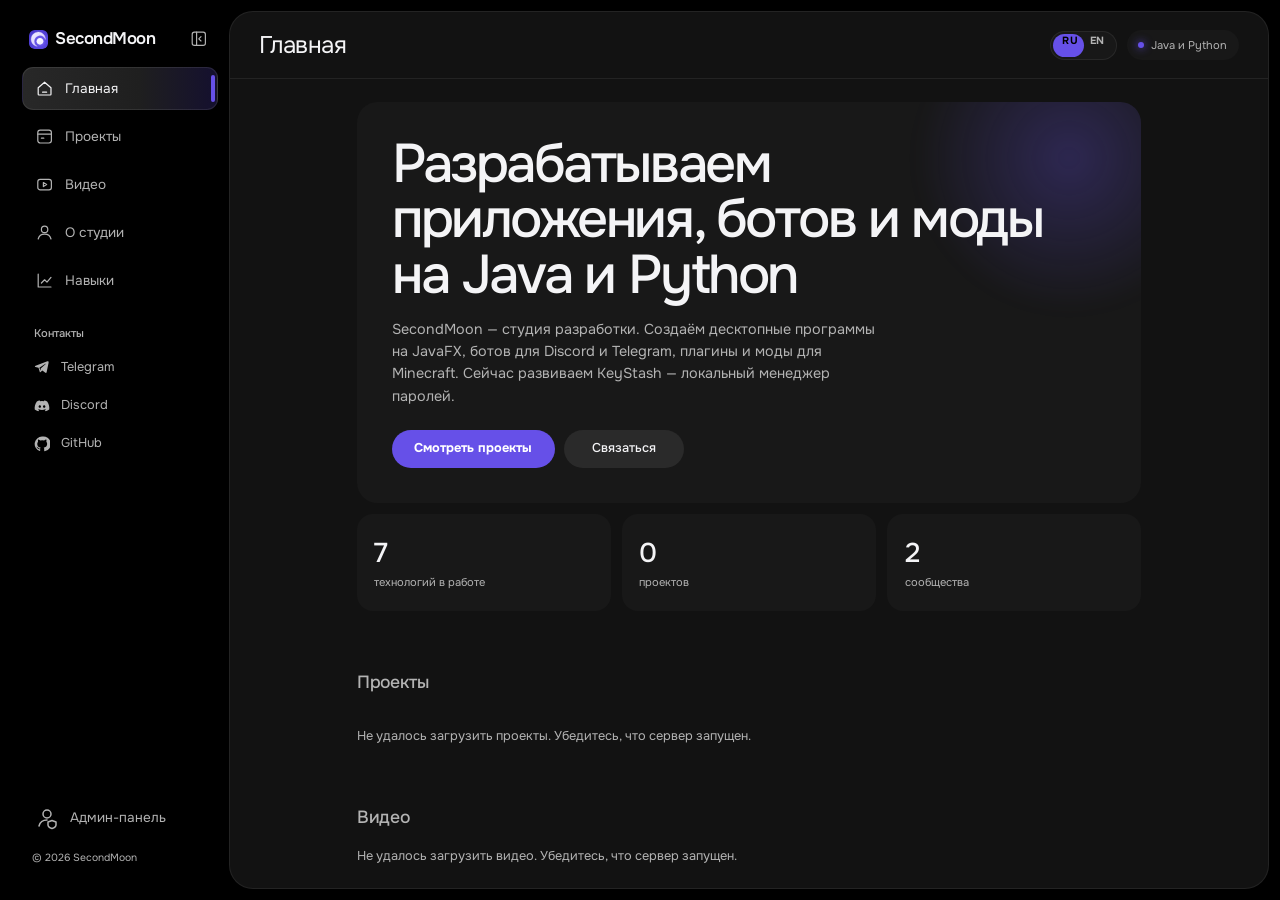
==== commit 4b4ebe96: "idk" ====
--- a/index.html
+++ b/index.html
@@ -3,7 +3,8 @@
   <head>
     <meta charset="UTF-8">
     <meta name="viewport" content="width=device-width, initial-scale=1, viewport-fit=cover">
-    <title>ArisNight</title>
+    <title>SecondMoon</title>
+    <link rel="icon" type="image/svg+xml" href="./assets/logo.svg">
     <link href="https://fonts.googleapis.com/css2?family=Onest:wght@300;400;500;600&display=swap" rel="stylesheet">
     <link rel="stylesheet" href="./css/style.css">
   </head>
@@ -12,8 +13,8 @@
       <aside class="side">
         <div class="top">
           <div class="logo">
-            <i></i>
-            <em style="font-style:normal">ArisNight</em>
+            <img src="./assets/logo.svg" alt="SecondMoon" width="32" height="32">
+            <em style="font-style:normal">SecondMoon</em>
           </div>
           <button class="toggle" id="toggle" aria-label="Свернуть меню">
             <svg width="22" height="22" viewBox="0 0 24 24" fill="none" stroke="currentColor" stroke-width="1.6" stroke-linecap="round" stroke-linejoin="round">
@@ -21,6 +22,11 @@
               <path d="M9 3v18M15 9l-3 3 3 3"/>
             </svg>
           </button>
+          <button class="mobile-menu-toggle" id="mobile-menu-toggle" type="button" aria-label="Меню" aria-expanded="false" aria-controls="nav">
+            <svg width="24" height="24" viewBox="0 0 24 24" fill="none" stroke="currentColor" stroke-width="1.7" stroke-linecap="round" aria-hidden="true">
+              <path d="M4 6h16M4 12h16M4 18h16"/>
+            </svg>
+          </button>
         </div>
         <nav class="nav" id="nav">
           <a href="#home" class="on">
@@ -49,7 +55,7 @@
               <circle cx="12" cy="8" r="4"/>
               <path d="M4 20c1-4 4-6 8-6s7 2 8 6"/>
             </svg>
-            <span>Обо мне</span>
+            <span>О студии</span>
           </a>
           <a href="#skills">
             <svg width="24" height="24" viewBox="0 0 24 24" fill="none" stroke="currentColor" stroke-width="1.5" stroke-linecap="round" stroke-linejoin="round">
@@ -93,8 +99,8 @@
         <div class="scroll" id="scroll">
           <section id="home" data-t="Главная">
             <div class="hero">
-              <h1>Пишу на Java и Python: приложения, боты и моды</h1>
-              <p>Я ArisNight. Делаю десктопные программы на JavaFX, ботов для Discord и Telegram, плагины и моды для Minecraft. Сейчас развиваю KeyStash — локальный менеджер паролей.</p>
+              <h1>Разрабатываем приложения, ботов и моды на Java и Python</h1>
+              <p>SecondMoon — студия разработки. Создаём десктопные программы на JavaFX, ботов для Discord и Telegram, плагины и моды для Minecraft. Сейчас развиваем KeyStash — локальный менеджер паролей.</p>
               <div class="cta">
                 <a class="btn p" href="#projects">Смотреть проекты</a>
                 <a class="btn s" href="https://t.me/arisnight" target="_blank" rel="noopener">Связаться</a>
@@ -103,7 +109,7 @@
             <div class="stats">
               <div class="stat">
                 <b data-n="7">0</b>
-                <span>технологий в стеке</span>
+                <span>технологий в работе</span>
               </div>
               <div class="stat">
                 <b>0</b>
@@ -131,16 +137,16 @@
             </div>
           </section>
 
-          <section id="about" data-t="Обо мне">
-            <h3>Обо мне</h3>
+          <section id="about" data-t="О студии">
+            <h3>О студии</h3>
             <div class="two">
               <div class="box">
-                <p>Пишу на Java и Python. Делаю десктопные приложения на JavaFX, ботов для Discord и Telegram, а также плагины и моды для Minecraft.</p>
-                <p>Сейчас изучаю JavaScript, чтобы делать не только программы и ботов, но и интерфейсы для веба.</p>
+                <p>SecondMoon разрабатывает приложения на Java и Python, ботов для Discord и Telegram, а также плагины и моды для Minecraft.</p>
+                <p>Развиваем собственные продукты и инструменты для сообществ, уделяя внимание удобству и надёжности.</p>
               </div>
               <div class="box">
-                <p><b>Сейчас</b><br>Развиваю KeyStash</p>
-                <p><b>Изучаю</b><br>JavaScript</p>
+                <p><b>В разработке</b><br>KeyStash</p>
+                <p><b>Направление</b><br>JavaScript и веб-интерфейсы</p>
                 <p><b>Сообщества</b><br>Telegram-канал и Discord-сервер</p>
               </div>
             </div>
@@ -169,7 +175,7 @@
                 <p class="tags">
                   <span>HTML</span>
                   <span>CSS</span>
-                  <span>JavaScript (изучаю)</span>
+                  <span>JavaScript и веб-интерфейсы</span>
                 </p>
               </div>
               <div class="sk">
@@ -197,7 +203,7 @@
           </svg>
           <span>Админ-панель</span>
         </button>
-        <div class="foot">© 2026 ArisNight</div>
+        <div class="foot">© 2026 SecondMoon</div>
       </footer>
     </div>
 
--- a/css/style.css
+++ b/css/style.css
@@ -7,7 +7,10 @@
   --line: rgba(255, 255, 255, .07);
   --text: #f4f4f6;
   --mute: #b3b3b3;
-  --pink: #1ed760;
+  --accent: #6650e8;
+  --accent-dark: #4b35cf;
+  --accent-hover: #7968f0;
+  --accent-rgb: 102, 80, 232;
   --r: 1.375rem;
   color-scheme: dark;
   box-sizing: border-box;
@@ -52,7 +55,7 @@
 }
 
 :focus-visible {
-  outline: 2px solid var(--pink);
+  outline: 2px solid var(--accent);
   outline-offset: 0.1875rem;
   border-radius: 0.625rem;
 }
@@ -99,11 +102,10 @@
   white-space: nowrap;
 }
 
-.logo i {
-  width: 1.25rem;
-  height: 1.25rem;
+.logo img {
+  width: 1.5rem;
+  height: 1.5rem;
   border-radius: 0.375rem;
-  background: conic-gradient(from 200deg, #1ed760, #169c46, #1ed760);
   display: block;
   flex: none;
 }
@@ -116,6 +118,10 @@
   place-items: center;
   color: var(--mute);
   flex: none;
+}
+
+.mobile-menu-toggle {
+  display: none;
 }
 
 .toggle:hover {
@@ -184,7 +190,7 @@
 
 .nav a.on {
   color: var(--text);
-  background: linear-gradient(90deg, #282828 0%, #1f1f1f 60%, #103a20 100%);
+  background: linear-gradient(90deg, #282828 0%, #1f1f1f 60%, rgba(var(--accent-rgb), .2) 100%);
   border-color: rgba(255, 255, 255, .09);
   box-shadow: 0 0.5rem 1.5rem rgba(0, 0, 0, .35);
 }
@@ -197,7 +203,7 @@
   bottom: 0.5625rem;
   width: 0.3125rem;
   border-radius: 0.25rem;
-  background: var(--pink);
+  background: var(--accent);
 }
 
 .collapsed .nav span,
@@ -303,8 +309,8 @@
   width: 0.5rem;
   height: 0.5rem;
   border-radius: 50%;
-  background: #1ed760;
-  box-shadow: 0 0 0.625rem #1ed760;
+  background: var(--accent);
+  box-shadow: 0 0 0.625rem var(--accent);
 }
 
 .scroll {
@@ -357,7 +363,7 @@
   width: 26.25rem;
   height: 26.25rem;
   border-radius: 50%;
-  background: radial-gradient(circle, rgba(30, 215, 96, .28), transparent 65%);
+  background: radial-gradient(circle, rgba(var(--accent-rgb), .28), transparent 65%);
   filter: blur(0.625rem);
   animation: drift 9s ease-in-out infinite alternate;
 }
@@ -406,13 +412,13 @@
 }
 
 .btn.p {
-  background: #1ed760;
-  color: #000;
+  background: var(--accent);
+  color: #fff;
   font-weight: 700;
 }
 
 .btn.p:hover {
-  background: #3be477;
+  background: var(--accent-hover);
   transform: scale(1.04);
 }
 
@@ -480,9 +486,9 @@
 
 .chip.on {
   color: var(--text);
-  background: rgba(30, 215, 96, .1);
-  border-color: rgba(30, 215, 96, .55);
-  box-shadow: 0 0 1.125rem rgba(30, 215, 96, .18);
+  background: rgba(var(--accent-rgb), .1);
+  border-color: rgba(var(--accent-rgb), .55);
+  box-shadow: 0 0 1.125rem rgba(var(--accent-rgb), .18);
 }
 
 .grid {
@@ -514,7 +520,7 @@
 }
 
 .proj:focus-visible {
-  outline: 2px solid var(--pink);
+  outline: 2px solid var(--accent);
   outline-offset: 3px;
 }
 
@@ -674,7 +680,7 @@
   height: 100%;
   width: 0;
   border-radius: 0.375rem;
-  background: linear-gradient(90deg, #169c46, #1ed760);
+  background: linear-gradient(90deg, var(--accent-dark), var(--accent));
   transition: width 1.2s cubic-bezier(.2, .7, .2, 1);
 }
 
@@ -781,9 +787,38 @@
     border-radius: 1.25rem;
   }
 
-  .top,
+  .top {
+    display: flex;
+    height: auto;
+    padding: 0.25rem 0.5rem;
+  }
+
+  .collapsed .top {
+    justify-content: space-between;
+  }
+
+  .collapsed .logo {
+    display: flex;
+  }
+
   .toggle {
     display: none;
+  }
+
+  .mobile-menu-toggle {
+    display: grid;
+    place-items: center;
+    width: 2.875rem;
+    height: 2.875rem;
+    flex: none;
+    border-radius: 0.875rem;
+    color: var(--mute);
+  }
+
+  .mobile-menu-toggle:hover,
+  .menu-open .mobile-menu-toggle {
+    color: var(--text);
+    background: var(--card);
   }
 
   .side-footer {
@@ -824,9 +859,14 @@
   }
 
   .nav {
-    flex-direction: row;
-    overflow-x: auto;
+    display: none;
+    flex-direction: column;
     gap: 0.25rem;
+    padding: 0.25rem 0.25rem 0.5rem;
+  }
+
+  .menu-open .nav {
+    display: flex;
   }
 
   .side-contact {
@@ -864,7 +904,6 @@
   .nav a {
     height: 2.875rem;
     padding: 0 0.875rem;
-    flex: none;
     font-size: 0.9375rem;
     gap: 0.5rem;
   }
@@ -1075,7 +1114,7 @@
   width: calc(50% - 0.1875rem);
   height: 1.75rem;
   border-radius: 6.1875rem;
-  background: var(--pink);
+  background: var(--accent);
   transition: transform .3s cubic-bezier(.3, .8, .3, 1);
 }
 
@@ -1180,7 +1219,7 @@
 }
 
 .video:focus-visible {
-  outline: 2px solid var(--pink);
+  outline: 2px solid var(--accent);
   outline-offset: 3px;
 }
 
@@ -1360,7 +1399,7 @@
   padding: 0;
   border: 1px solid var(--line);
   border-radius: 0.625rem;
-  background: var(--swatch-color, #1ed760);
+  background: var(--swatch-color, var(--accent));
   cursor: pointer;
 }
 
@@ -1405,7 +1444,7 @@
   aspect-ratio: 1;
   overflow: hidden;
   border-radius: 0.625rem;
-  background: linear-gradient(to top, #000, transparent), linear-gradient(to right, #fff, transparent), var(--picker-hue, #1ed760);
+  background: linear-gradient(to top, #000, transparent), linear-gradient(to right, #fff, transparent), var(--picker-hue, var(--accent));
   cursor: crosshair;
   touch-action: none;
 }
